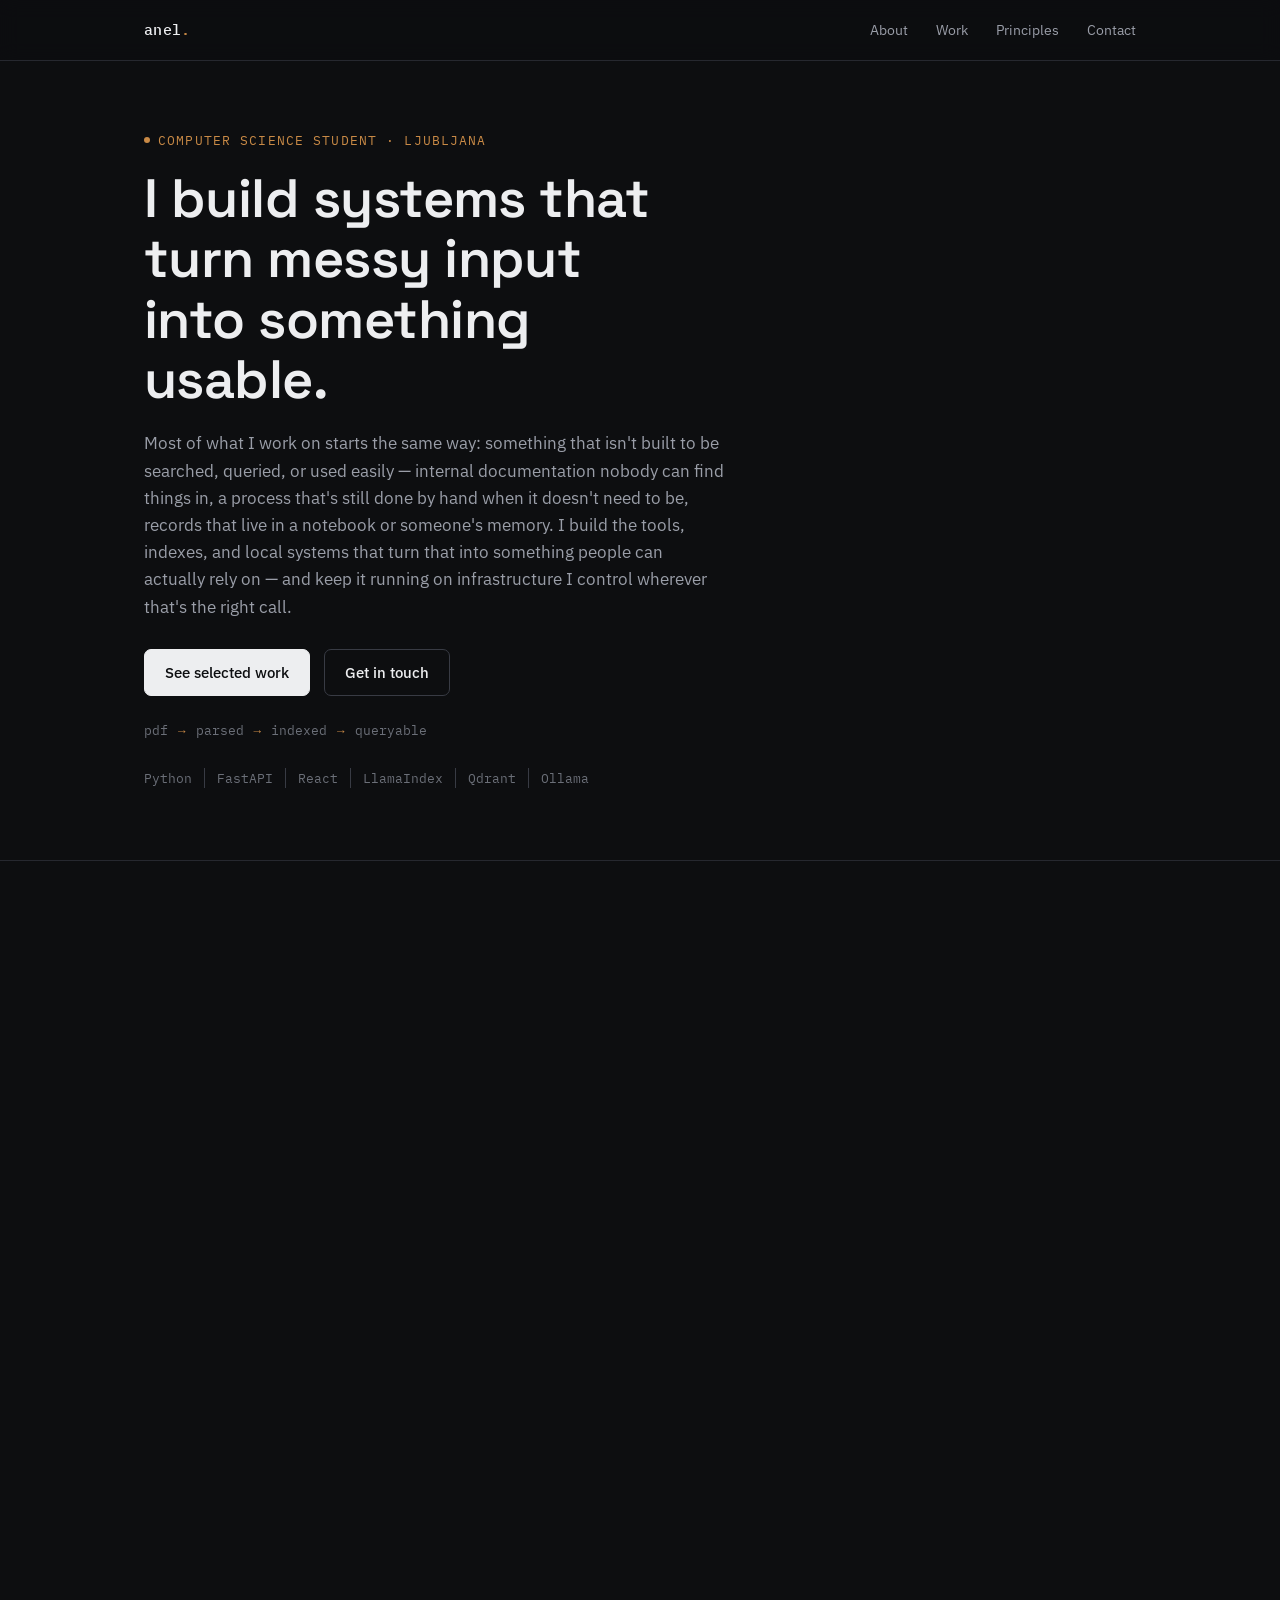
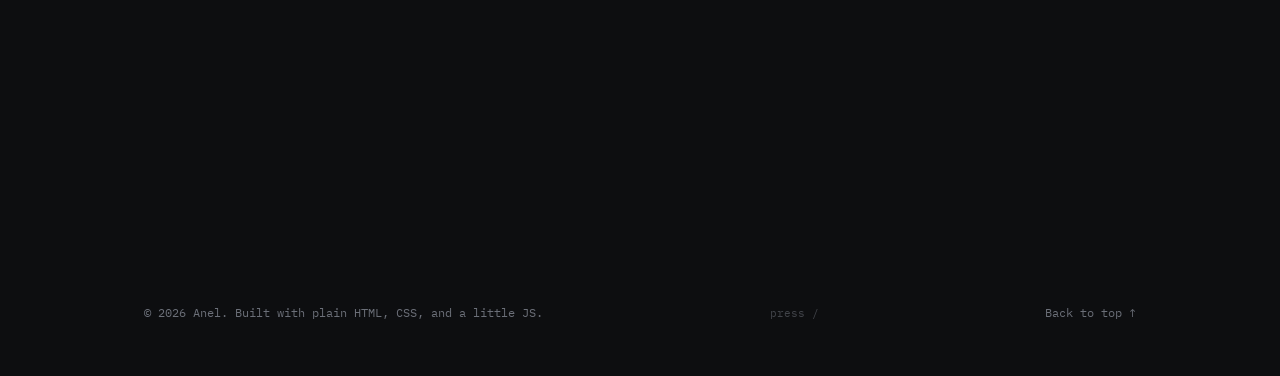
==== index.html @ 972c479d "Initial commit" ====
<!DOCTYPE html>
<html lang="en">
<head>
<meta charset="UTF-8">
<meta name="viewport" content="width=device-width, initial-scale=1.0">

<!-- Security headers set via meta (see README-SECURITY.md for the HTTP-header
     versions your host should also send — meta tags can't cover everything,
     e.g. frame-ancestors and X-Frame-Options only work as real headers). -->
<meta http-equiv="Content-Security-Policy" content="default-src 'self'; script-src 'self'; style-src 'self'; img-src 'self' data:; font-src 'self'; connect-src 'self'; object-src 'none'; base-uri 'self'; form-action 'self'; frame-ancestors 'none'; upgrade-insecure-requests">
<meta name="referrer" content="strict-origin-when-cross-origin">

<title>Anel — Computer science and Information student, Ljubljana</title>
<meta name="description" content="I build systems that turn messy input — documentation, records, manual processes — into something structured and usable. CS student in Ljubljana working on local-first RAG and automation tools.">

<!-- Open Graph -->
<meta property="og:title" content="Anel — Computer science and Information student, Ljubljana">
<meta property="og:description" content="I build systems that turn messy input into something usable — local RAG tools, document automation, and quiz platforms.">
<meta property="og:type" content="website">
<meta property="og:url" content="https://example.com/">
<meta property="og:image" content="https://example.com/og-image.png">
<meta name="twitter:card" content="summary_large_image">

<link rel="icon" type="image/svg+xml" href="favicon.svg">

<link rel="stylesheet" href="fonts.css">

<link rel="stylesheet" href="styles.css">
</head>
<body>

<a href="#main-content" class="skip-link">Skip to content</a>

<header class="site-nav">
  <div class="wrap nav-inner">
    <a href="#top" class="nav-logo">anel<span>.</span></a>
    <button class="nav-toggle" id="navToggle" aria-expanded="false" aria-controls="navLinks" aria-label="Toggle navigation menu">
      <svg viewBox="0 0 24 24" fill="none" stroke="currentColor" stroke-width="2" stroke-linecap="round"><line x1="4" y1="7" x2="20" y2="7"/><line x1="4" y1="12" x2="20" y2="12"/><line x1="4" y1="17" x2="20" y2="17"/></svg>
    </button>
    <ul class="nav-links" id="navLinks">
      <li class="nav-indicator" id="navIndicator" aria-hidden="true"></li>
      <li><a href="#about">About</a></li>
      <li><a href="#work">Work</a></li>
      <li><a href="#principles">Principles</a></li>
      <li><a href="#contact">Contact</a></li>
    </ul>
  </div>
</header>


<main id="top">
  <div id="main-content"></div>

  <section class="hero" id="hero">
    <div class="wrap">
      <span class="eyebrow">Computer science student · Ljubljana</span>
      <h1>I build systems that turn messy input into something usable.</h1>
      <p class="lede">
        Most of what I work on starts the same way: something that isn't built to be
        searched, queried, or used easily — internal documentation nobody can find things
        in, a process that's still done by hand when it doesn't need to be, records that
        live in a notebook or someone's memory. I build the tools, indexes, and local
        systems that turn that into something people can actually rely on — and
        keep it running on infrastructure I control wherever that's the right call.
      </p>
      <div class="hero-cta">
        <a href="#work" class="btn btn-primary">See selected work</a>
        <a href="#contact" class="btn btn-ghost">Get in touch</a>
      </div>
      <p class="hero-flow">pdf <span class="arrow">→</span> parsed <span class="arrow">→</span> indexed <span class="arrow">→</span> queryable</p>
      <div class="hero-meta">
        <span class="stack-item">Python</span>
        <span class="stack-item">FastAPI</span>
        <span class="stack-item">React</span>
        <span class="stack-item">LlamaIndex</span>
        <span class="stack-item">Qdrant</span>
        <span class="stack-item">Ollama</span>
      </div>
    </div>
  </section>

  <section id="about">
    <div class="wrap">
      <div class="section-head reveal">
        <span class="eyebrow">About</span>
        <h2>Document-heavy work, automated one system at a time</h2>
      </div>
      <div class="about-grid reveal">
        <div class="col-text">
          <p>
            I'm currently in my third year at FRI, the Faculty of Computer and Information
            Science in Ljubljana. Day to day, I work in IT at a company that supplies and
            services laboratory and analytical equipment — mostly building and maintaining
            a local RAG chatbot the team uses to search internal documentation and task
            history, plus the usual IT support: fixing whatever's broken on a colleague's
            machine that week.
          </p>
          <p>
            Outside of that, I build things for people who need something specific:
            FlockBook, a record-keeping app for a farmer tracking a flock of sheep, and
            QuizArena, a public quiz platform with a leaderboard and user ratings. I also
            run a small football and graphic design page on the side. The thread connecting
            all of it is the same regardless of domain: take something unstructured or hard
            to use, and turn it into something people can actually rely on.
          </p>
        </div>
        <aside class="about-aside">
          <dl>
            <dt>Based in</dt>
            <dd>Ljubljana, Slovenia</dd>
            <dt>Studying</dt>
            <dd>Computer &amp; information science, FRI</dd>
            <dt>Day to day</dt>
            <dd>Local RAG chatbot, IT support for colleagues</dd>
            <dt>Also building</dt>
            <dd>Tools for a couple of outside clients, on the side</dd>
          </dl>
        </aside>
      </div>
      <div class="about-grid about-grid-secondary reveal">
        <div class="col-text">
          <p>
            I've also spent time on design outside of code — business cards, logos,
            that kind of thing — and it's stuck with me. I still think about interfaces
            as design problems as much as engineering ones, which is part of why
            interfaces (this site included) get real attention, not just the systems
            behind them.
          </p>
        </div>
        <aside class="about-aside">
          <dl>
            <dt>Also designs</dt>
            <dd>Business cards, logos, UI/UX</dd>
          </dl>
        </aside>
      </div>
    </div>
  </section>

  <section id="work">
    <div class="wrap">
      <div class="section-head reveal">
        <span class="eyebrow">Selected work</span>
        <h2>A few projects that show how I approach a problem</h2>
        <p>Not an exhaustive list — the ones that best show the kind of work I actually enjoy.</p>
      </div>

      <div class="work-list">

        <article class="project reveal">
          <div class="project-head">
            <span class="project-title">Local RAG assistant over internal documentation</span>
            <span class="project-index">01</span>
          </div>
          <div class="flow">docs + task DB → LlamaIndex / Qdrant (hybrid) → Ollama (local LLM) → chat / CLI</div>
          <div class="project-body">
            <div>
              <h4>Problem</h4>
              <p>Colleagues needed to search internal documentation and past task history, but the material is sensitive enough that routing it through an external API wasn't an option.</p>
            </div>
            <div>
              <h4>What I built</h4>
              <p>A retrieval-augmented chatbot running entirely on local infrastructure: LlamaIndex over a Qdrant vector store with hybrid dense + sparse retrieval (bge-m3 embeddings plus BM25), served by a local Ollama model. A dual-mode retriever blends document search with a guarded natural-language-to-SQL agent over a MySQL task database, so the same interface answers "what does the policy say" and "what's the status of this task."</p>
            </div>
            <div>
              <h4>Why it matters</h4>
              <p>Ingestion handles PDF, DOCX, PPTX, CSV, and XLSX, plus OCR for scanned Slovenian, Croatian, and Serbian documents, with incremental indexing and checkpointing so re-runs don't start from zero. Nothing leaves the building.</p>
            </div>
          </div>

          <div class="diagram" role="img" aria-label="Diagram styled as a football tactics board: data sources sit at the back, ingestion in midfield, a highlighted dual-mode retriever as the central playmaker, the local Ollama model as the attacker, and the output as the goal, connected by dashed passing lines.">
            <svg viewBox="0 0 900 300" xmlns="http://www.w3.org/2000/svg" font-family="'IBM Plex Mono', monospace">
              <defs>
                <marker id="arrow" viewBox="0 0 10 10" refX="9" refY="5" markerWidth="6" markerHeight="6" orient="auto-start-reverse">
                  <path d="M0,0 L10,5 L0,10 z" fill="#c98a46"/>
                </marker>
              </defs>

              <!-- Pitch -->
              <rect x="30" y="35" width="840" height="245" rx="20" fill="none" stroke="#383b44" stroke-width="1"/>
              <rect x="760" y="90" width="70" height="120" rx="4" fill="none" stroke="#383b44" stroke-width="1" opacity="0.6"/>
              <line x1="450" y1="35" x2="450" y2="280" stroke="#383b44" stroke-width="1" opacity="0.6"/>
              <circle cx="450" cy="150" r="55" fill="none" stroke="#383b44" stroke-width="1" opacity="0.6"/>
              <text x="175" y="16" fill="#6b6f78" font-size="9.5" text-anchor="middle" letter-spacing="0.5">SOURCES</text>
              <text x="730" y="16" fill="#6b6f78" font-size="9.5" text-anchor="middle" letter-spacing="0.5">DELIVERY</text>

              <!-- Passing lanes -->
              <line class="flow-line" x1="116" y1="75" x2="234" y2="75" stroke="#c98a46" stroke-width="1.5" stroke-dasharray="4 4" marker-end="url(#arrow)"/>
              <line class="flow-line" x1="116" y1="225" x2="234" y2="225" stroke="#c98a46" stroke-width="1.5" stroke-dasharray="4 4" marker-end="url(#arrow)"/>
              <line class="flow-line" x1="265" y1="81" x2="431" y2="143" stroke="#c98a46" stroke-width="1.5" stroke-dasharray="4 4" marker-end="url(#arrow)"/>
              <line class="flow-line" x1="265" y1="219" x2="431" y2="157" stroke="#c98a46" stroke-width="1.5" stroke-dasharray="4 4" marker-end="url(#arrow)"/>
              <line class="flow-line" x1="470" y1="150" x2="634" y2="150" stroke="#c98a46" stroke-width="1.5" stroke-dasharray="4 4" marker-end="url(#arrow)"/>
              <line class="flow-line" x1="666" y1="150" x2="789" y2="150" stroke="#c98a46" stroke-width="1.5" stroke-dasharray="4 4" marker-end="url(#arrow)"/>

              <!-- Back line: sources -->
              <circle cx="100" cy="75" r="16" fill="#1c1e23" stroke="#383b44" stroke-width="1"/>
              <circle cx="100" cy="225" r="16" fill="#1c1e23" stroke="#383b44" stroke-width="1"/>
              <text x="100" y="107" fill="#9a9ea8" font-size="10" text-anchor="middle">Docs</text>
              <text x="100" y="121" fill="#6b6f78" font-size="8.5" text-anchor="middle">pdf · docx · pptx · csv</text>
              <text x="100" y="257" fill="#9a9ea8" font-size="10" text-anchor="middle">MySQL tasks</text>
              <text x="100" y="271" fill="#6b6f78" font-size="8.5" text-anchor="middle">internal task DB</text>

              <!-- Midfield: ingestion -->
              <circle cx="250" cy="75" r="16" fill="#1c1e23" stroke="#383b44" stroke-width="1"/>
              <circle cx="250" cy="225" r="16" fill="#1c1e23" stroke="#383b44" stroke-width="1"/>
              <text x="250" y="107" fill="#9a9ea8" font-size="10" text-anchor="middle">Ingest + embed</text>
              <text x="250" y="121" fill="#6b6f78" font-size="8.5" text-anchor="middle">bge-m3, OCR, checkpoints</text>
              <text x="250" y="257" fill="#9a9ea8" font-size="10" text-anchor="middle">Guarded SQL agent</text>
              <text x="250" y="271" fill="#6b6f78" font-size="8.5" text-anchor="middle">read-only, natural language</text>

              <!-- Playmaker: retriever -->
              <circle cx="450" cy="150" r="20" fill="#221a10" stroke="#c98a46" stroke-width="1.5"/>
              <text x="450" y="186" fill="#c98a46" font-size="10.5" text-anchor="middle">Dual-mode retriever</text>
              <text x="450" y="200" fill="#c98a46" font-size="8.5" text-anchor="middle" opacity="0.8">docs / db / both — Qdrant hybrid</text>

              <!-- Striker: local model -->
              <circle cx="650" cy="150" r="16" fill="#1c1e23" stroke="#383b44" stroke-width="1"/>
              <text x="650" y="182" fill="#9a9ea8" font-size="10" text-anchor="middle">Ollama</text>
              <text x="650" y="196" fill="#6b6f78" font-size="8.5" text-anchor="middle">local LLM</text>

              <!-- Goal: output -->
              <rect x="790" y="138" width="54" height="24" rx="4" fill="#1c1e23" stroke="#383b44" stroke-width="1"/>
              <line x1="797" y1="142" x2="797" y2="158" stroke="#383b44" stroke-width="0.5"/>
              <line x1="807" y1="142" x2="807" y2="158" stroke="#383b44" stroke-width="0.5"/>
              <line x1="817" y1="142" x2="817" y2="158" stroke="#383b44" stroke-width="0.5"/>
              <line x1="827" y1="142" x2="827" y2="158" stroke="#383b44" stroke-width="0.5"/>
              <line x1="837" y1="142" x2="837" y2="158" stroke="#383b44" stroke-width="0.5"/>
              <text x="817" y="178" fill="#9a9ea8" font-size="10" text-anchor="middle">Output</text>
              <text x="817" y="192" fill="#6b6f78" font-size="8.5" text-anchor="middle">CLI / Streamlit chat</text>
            </svg>
          </div>

          <div class="project-tags">
            <span class="tag">Python</span>
            <span class="tag">LlamaIndex</span>
            <span class="tag">Qdrant</span>
            <span class="tag">Ollama</span>
            <span class="tag">MySQL</span>
            <span class="tag">Streamlit</span>
          </div>
          <div class="project-links">
            <a href="https://github.com/yourusername/ragbot-qdrant" target="_blank" rel="noopener noreferrer">View source ↗</a>
          </div>
        </article>

        <article class="project reveal">
          <div class="project-head">
            <span class="project-title">QuizArena — a public quiz platform</span>
            <span class="project-index">02</span>
          </div>
          <div class="flow">author quizzes → public browsing → solve & score → rate once → leaderboard</div>
          <div class="project-body">
            <div>
              <h4>Problem</h4>
              <p>Ad-hoc quizzes are easy to write and hard to trust — there's no way to tell a well-made one from a rushed one before you've already spent time on it, and no easy way to see whether you're actually improving across repeated attempts.</p>
            </div>
            <div>
              <h4>What I built</h4>
              <p>A web app for creating, browsing, and solving quizzes, with results tracked per user so people can watch their own progress over time. Every quiz can be rated once after solving, so quizzes can be sorted by rating instead of just recency — a much better signal for someone deciding what to try next. A leaderboard adds a bit of competitive motivation on top.</p>
            </div>
            <div>
              <h4>Why it matters</h4>
              <p>It turns quiz-taking into something with a feedback loop on both sides — progress tracking for the person answering, and a quality signal (via ratings) for whoever wrote the quiz.</p>
            </div>
          </div>
          <div class="project-tags">
            <span class="tag">Quiz platform</span>
            <span class="tag">Leaderboard</span>
            <span class="tag">User ratings</span>
            <span class="tag">Live</span>
          </div>
          <div class="project-links">
            <a href="https://quizarena-is.azurewebsites.net/" target="_blank" rel="noopener noreferrer">View live ↗</a>
          </div>
        </article>

        <article class="project reveal">
          <div class="project-head">
            <span class="project-title">Order acknowledgement parser</span>
            <span class="project-index">03</span>
          </div>
          <div class="flow">order PDF → parsed BOM (flat + nested) → validated Excel (totals + checks)</div>
          <div class="project-body">
            <div>
              <h4>Problem</h4>
              <p>Lab equipment order acknowledgements arrive as PDFs with flat or deeply nested bill-of-materials structures, and turning them into something finance and fulfillment can actually work with used to be a manual copy-paste job.</p>
            </div>
            <div>
              <h4>What I built</h4>
              <p>A Python script that parses both BOM structures and exports a structured Excel file — colour-coded rows, formula-based totals, and a validation pass that flags rows that don't add up — after I'd done the conversion by hand once to know exactly which edge cases mattered.</p>
            </div>
            <div>
              <h4>Why it matters</h4>
              <p>It replaced a recurring, error-prone manual task with something that runs the same way every time, in a workflow conducted mostly in Slovenian.</p>
            </div>
          </div>
          <div class="project-tags">
            <span class="tag">Python</span>
            <span class="tag">PDF parsing</span>
            <span class="tag">Excel automation</span>
          </div>
          <div class="project-links">
            <a href="https://github.com/yourusername/waters-oa-automation" target="_blank" rel="noopener noreferrer">View source ↗</a>
          </div>
        </article>

        <article class="project reveal">
          <div class="project-head">
            <span class="project-title">FlockBook — flock record-keeping for a farmer</span>
            <span class="project-index">04</span>
          </div>
          <div class="flow">record per animal → weight · medical · breeding → CSV export</div>
          <div class="project-body">
            <div>
              <h4>Problem</h4>
              <p>Tracking a flock of sheep by hand makes it hard to see any one animal's history — weight over time, medical treatments, breeding and lambing — without digging through paper records or relying on memory.</p>
            </div>
            <div>
              <h4>What I built</h4>
              <p>A mobile-friendly React app for logging and reviewing records per animal: weight history, medical treatments, reminders, and lambing/breeding records, with CSV export for anything that needs to leave the app — an accountant, a vet, a buyer.</p>
            </div>
            <div>
              <h4>Why it matters</h4>
              <p>It's live and actually in use, not just a repo that runs on a laptop.</p>
            </div>
          </div>
          <div class="project-tags">
            <span class="tag">React</span>
            <span class="tag">CSV export</span>
            <span class="tag">Netlify</span>
          </div>
          <div class="project-links">
            <a href="https://mojeovce.netlify.app/" target="_blank" rel="noopener noreferrer">View live ↗</a>
            <a href="https://github.com/iamsakan/flockbook" target="_blank" rel="noopener noreferrer">View source ↗</a>
          </div>
        </article>

      </div>
    </div>
  </section>

  <section id="principles">
    <div class="wrap">
      <div class="section-head reveal">
        <span class="eyebrow">How I work</span>
        <h2>A few things true across most of these projects</h2>
      </div>
      <div class="principles-grid reveal">
        <div class="principle">
          <span class="eyebrow">Local-first</span>
          <p>If a task doesn't need the cloud, it doesn't get the cloud. Internal documents and task data stay on infrastructure I control, indexed and queried by models running locally.</p>
        </div>
        <div class="principle">
          <span class="eyebrow">Built for real people</span>
          <p>A project isn't done when the code runs — it's done when someone's actually using it. Coworkers search documentation through the RAG chatbot, a farmer logs flock records in FlockBook, people solve and rate quizzes on QuizArena. That's the bar, not a repo that only runs on a laptop.</p>
        </div>
        <div class="principle">
          <span class="eyebrow">Don't trust free text</span>
          <p>Language models draft well and promise structure badly. I constrain outputs with schemas, validate them against the source, and keep a guarded path — like read-only SQL — between a model and anything that matters.</p>
        </div>
        <div class="principle">
          <span class="eyebrow">Automate after, not instead of</span>
          <p>Most of my tools started as a task I did by hand at least once. That manual pass is what tells you which edge cases actually matter before you build the wrong automation.</p>
        </div>
      </div>
    </div>
  </section>

  <section id="technology">
    <div class="wrap">
      <div class="section-head reveal">
        <span class="eyebrow">Technology</span>
        <h2>What I actually build with</h2>
      </div>
      <div class="tech-grid reveal">
        <div class="tech-group">
          <h3>Languages</h3>
          <ul>
            <li>Python</li>
            <li>Java</li>
            <li>TypeScript / JavaScript</li>
            <li>SQL</li>
            <li>PHP</li>
          </ul>
        </div>
        <div class="tech-group">
          <h3>AI &amp; retrieval</h3>
          <ul>
            <li>Ollama</li>
            <li>LlamaIndex</li>
            <li>Qdrant</li>
            <li>Hybrid / BM25 search</li>
          </ul>
        </div>
        <div class="tech-group">
          <h3>Backend &amp; data</h3>
          <ul>
            <li>FastAPI</li>
            <li>MySQL / SQLite</li>
            <li>PDF, DOCX, PPTX parsing</li>
            <li>OCR</li>
          </ul>
        </div>
        <div class="tech-group">
          <h3>Frontend</h3>
          <ul>
            <li>React</li>
            <li>Semantic, accessible HTML</li>
          </ul>
        </div>
      </div>
    </div>
  </section>

  <section id="now">
    <div class="wrap">
      <div class="section-head reveal">
        <span class="eyebrow">Currently exploring</span>
        <h2>What's next</h2>
      </div>
      <div class="now-box reveal">
        <p>
          I'm still narrowing down my diploma thesis topic — leaning toward something that
          builds on the local, LLM-assisted tooling I already work with day to day, but I'd
          rather not lay out specifics here before it's settled.
        </p>
        <p>
          In parallel, I'm archiving a vendor's support knowledge base so it can be indexed
          into the same local retrieval system I built for internal documentation — extending
          it from "our" documents to a much larger reference library.
        </p>
      </div>
    </div>
  </section>

  <section id="contact">
    <div class="wrap">
      <div class="contact-grid reveal">
        <div>
          <span class="eyebrow">Contact</span>
          <h2 class="mt-10">Get in touch</h2>
          <p class="mt-16">
            If you're working on something involving document processing, local language
            models, or data that shouldn't leave your building, I'd like to hear about it.
          </p>
        </div>
        <div>
          <ul class="contact-links">
            <li>
              <span class="label">Email</span>
              <a href="mailto:anel.sakanovic77@gmail.com">anel.sakanovic77@gmail.com</a>
            </li>
            <li>
              <span class="label">GitHub</span>
              <a href="https://github.com/IamSakan" target="_blank" rel="noopener noreferrer">github.com/IamSakan</a>
            </li>
            <li>
              <span class="label">LinkedIn</span>
              <a href="https://linkedin.com/in/anel-sakanovic" target="_blank" rel="noopener noreferrer">linkedin.com/in/anel-sakanovic</a>
            </li>
          </ul>
          <p class="placeholder-note mt-14">Placeholder links — replace with your real email, GitHub, and LinkedIn before publishing.</p>
        </div>
      </div>
    </div>
  </section>

</main>

<footer>
  <p>&copy; <span id="year"></span> Anel. Built with plain HTML, CSS, and a little JS.</p>
  <button type="button" class="egg-hint" id="eggHintBtn" aria-label="Open command prompt">press /</button>
  <a href="#top" class="to-top">Back to top ↑</a>
</footer>

<div class="egg-overlay" id="eggOverlay" role="dialog" aria-modal="true" aria-label="Command prompt">
  <div class="egg-panel">
    <div class="egg-output" id="eggOutput">
      <div class="line">type <span class="egg-accent">/help</span> to see what's here.</div>
    </div>
    <div class="egg-input-row">
      <span class="egg-prompt">/</span>
      <input type="text" id="eggInput" class="egg-input" placeholder="whoami" autocomplete="off" spellcheck="false">
      <kbd class="egg-esc">esc</kbd>
    </div>
  </div>
</div>


<script src="script.js" defer></script>

</body>
</html>
---- fonts.css ----
/* Self-hosted fonts — replaces the Google Fonts CDN link.
   Subsets: latin + latin-ext (covers Slovenian diacritics č š ž). */

@font-face {
  font-family: 'Space Grotesk';
  font-style: normal;
  font-weight: 500;
  font-display: swap;
  src: url('fonts/space-grotesk-latin-500-normal.woff2') format('woff2');
  unicode-range: U+0000-00FF,U+0131,U+0152-0153,U+02BB-02BC,U+02C6,U+02DA,U+02DC,U+2000-206F,U+2074,U+20AC,U+2122,U+2191,U+2193,U+2212,U+2215,U+FEFF,U+FFFD;
}
@font-face {
  font-family: 'Space Grotesk';
  font-style: normal;
  font-weight: 500;
  font-display: swap;
  src: url('fonts/space-grotesk-latin-ext-500-normal.woff2') format('woff2');
  unicode-range: U+0100-024F,U+0259,U+1E00-1EFF,U+2020,U+20A0-20AB,U+20AD-20CF,U+2113,U+2C60-2C7F,U+A720-A7FF;
}
@font-face {
  font-family: 'Space Grotesk';
  font-style: normal;
  font-weight: 600;
  font-display: swap;
  src: url('fonts/space-grotesk-latin-600-normal.woff2') format('woff2');
  unicode-range: U+0000-00FF,U+0131,U+0152-0153,U+02BB-02BC,U+02C6,U+02DA,U+02DC,U+2000-206F,U+2074,U+20AC,U+2122,U+2191,U+2193,U+2212,U+2215,U+FEFF,U+FFFD;
}
@font-face {
  font-family: 'Space Grotesk';
  font-style: normal;
  font-weight: 600;
  font-display: swap;
  src: url('fonts/space-grotesk-latin-ext-600-normal.woff2') format('woff2');
  unicode-range: U+0100-024F,U+0259,U+1E00-1EFF,U+2020,U+20A0-20AB,U+20AD-20CF,U+2113,U+2C60-2C7F,U+A720-A7FF;
}
@font-face {
  font-family: 'Space Grotesk';
  font-style: normal;
  font-weight: 700;
  font-display: swap;
  src: url('fonts/space-grotesk-latin-700-normal.woff2') format('woff2');
  unicode-range: U+0000-00FF,U+0131,U+0152-0153,U+02BB-02BC,U+02C6,U+02DA,U+02DC,U+2000-206F,U+2074,U+20AC,U+2122,U+2191,U+2193,U+2212,U+2215,U+FEFF,U+FFFD;
}
@font-face {
  font-family: 'Space Grotesk';
  font-style: normal;
  font-weight: 700;
  font-display: swap;
  src: url('fonts/space-grotesk-latin-ext-700-normal.woff2') format('woff2');
  unicode-range: U+0100-024F,U+0259,U+1E00-1EFF,U+2020,U+20A0-20AB,U+20AD-20CF,U+2113,U+2C60-2C7F,U+A720-A7FF;
}

@font-face {
  font-family: 'IBM Plex Sans';
  font-style: normal;
  font-weight: 400;
  font-display: swap;
  src: url('fonts/ibm-plex-sans-latin-400-normal.woff2') format('woff2');
  unicode-range: U+0000-00FF,U+0131,U+0152-0153,U+02BB-02BC,U+02C6,U+02DA,U+02DC,U+2000-206F,U+2074,U+20AC,U+2122,U+2191,U+2193,U+2212,U+2215,U+FEFF,U+FFFD;
}
@font-face {
  font-family: 'IBM Plex Sans';
  font-style: normal;
  font-weight: 400;
  font-display: swap;
  src: url('fonts/ibm-plex-sans-latin-ext-400-normal.woff2') format('woff2');
  unicode-range: U+0100-024F,U+0259,U+1E00-1EFF,U+2020,U+20A0-20AB,U+20AD-20CF,U+2113,U+2C60-2C7F,U+A720-A7FF;
}
@font-face {
  font-family: 'IBM Plex Sans';
  font-style: normal;
  font-weight: 500;
  font-display: swap;
  src: url('fonts/ibm-plex-sans-latin-500-normal.woff2') format('woff2');
  unicode-range: U+0000-00FF,U+0131,U+0152-0153,U+02BB-02BC,U+02C6,U+02DA,U+02DC,U+2000-206F,U+2074,U+20AC,U+2122,U+2191,U+2193,U+2212,U+2215,U+FEFF,U+FFFD;
}
@font-face {
  font-family: 'IBM Plex Sans';
  font-style: normal;
  font-weight: 500;
  font-display: swap;
  src: url('fonts/ibm-plex-sans-latin-ext-500-normal.woff2') format('woff2');
  unicode-range: U+0100-024F,U+0259,U+1E00-1EFF,U+2020,U+20A0-20AB,U+20AD-20CF,U+2113,U+2C60-2C7F,U+A720-A7FF;
}
@font-face {
  font-family: 'IBM Plex Sans';
  font-style: normal;
  font-weight: 600;
  font-display: swap;
  src: url('fonts/ibm-plex-sans-latin-600-normal.woff2') format('woff2');
  unicode-range: U+0000-00FF,U+0131,U+0152-0153,U+02BB-02BC,U+02C6,U+02DA,U+02DC,U+2000-206F,U+2074,U+20AC,U+2122,U+2191,U+2193,U+2212,U+2215,U+FEFF,U+FFFD;
}
@font-face {
  font-family: 'IBM Plex Sans';
  font-style: normal;
  font-weight: 600;
  font-display: swap;
  src: url('fonts/ibm-plex-sans-latin-ext-600-normal.woff2') format('woff2');
  unicode-range: U+0100-024F,U+0259,U+1E00-1EFF,U+2020,U+20A0-20AB,U+20AD-20CF,U+2113,U+2C60-2C7F,U+A720-A7FF;
}

@font-face {
  font-family: 'IBM Plex Mono';
  font-style: normal;
  font-weight: 400;
  font-display: swap;
  src: url('fonts/ibm-plex-mono-latin-400-normal.woff2') format('woff2');
  unicode-range: U+0000-00FF,U+0131,U+0152-0153,U+02BB-02BC,U+02C6,U+02DA,U+02DC,U+2000-206F,U+2074,U+20AC,U+2122,U+2191,U+2193,U+2212,U+2215,U+FEFF,U+FFFD;
}
@font-face {
  font-family: 'IBM Plex Mono';
  font-style: normal;
  font-weight: 400;
  font-display: swap;
  src: url('fonts/ibm-plex-mono-latin-ext-400-normal.woff2') format('woff2');
  unicode-range: U+0100-024F,U+0259,U+1E00-1EFF,U+2020,U+20A0-20AB,U+20AD-20CF,U+2113,U+2C60-2C7F,U+A720-A7FF;
}
@font-face {
  font-family: 'IBM Plex Mono';
  font-style: normal;
  font-weight: 500;
  font-display: swap;
  src: url('fonts/ibm-plex-mono-latin-500-normal.woff2') format('woff2');
  unicode-range: U+0000-00FF,U+0131,U+0152-0153,U+02BB-02BC,U+02C6,U+02DA,U+02DC,U+2000-206F,U+2074,U+20AC,U+2122,U+2191,U+2193,U+2212,U+2215,U+FEFF,U+FFFD;
}
@font-face {
  font-family: 'IBM Plex Mono';
  font-style: normal;
  font-weight: 500;
  font-display: swap;
  src: url('fonts/ibm-plex-mono-latin-ext-500-normal.woff2') format('woff2');
  unicode-range: U+0100-024F,U+0259,U+1E00-1EFF,U+2020,U+20A0-20AB,U+20AD-20CF,U+2113,U+2C60-2C7F,U+A720-A7FF;
}
---- styles.css ----
:root{
    --bg: #0d0e10;
    --bg-elevated: #16171b;
    --bg-elevated-2: #1c1e23;
    --border: #26282f;
    --border-strong: #383b44;
    --text: #edeef0;
    --text-secondary: #9a9ea8;
    --text-tertiary: #6b6f78;
    --accent: #c98a46;
    --accent-soft: rgba(201, 138, 70, 0.13);
    --accent-border: rgba(201, 138, 70, 0.35);

    --font-display: 'Space Grotesk', 'Helvetica Neue', Arial, sans-serif;
    --font-body: 'IBM Plex Sans', -apple-system, BlinkMacSystemFont, sans-serif;
    --font-mono: 'IBM Plex Mono', 'SFMono-Regular', Menlo, monospace;

    --max-width: 1040px;
    --edge: 24px;
  }

  *, *::before, *::after{ box-sizing: border-box; }

  html{
    background: var(--bg);
    scroll-behavior: smooth;
  }

  @media (prefers-reduced-motion: reduce){
    html{ scroll-behavior: auto; }
    *, *::before, *::after{
      animation-duration: 0.001ms !important;
      animation-iteration-count: 1 !important;
      transition-duration: 0.001ms !important;
      transition-delay: 0s !important;
      scroll-behavior: auto !important;
    }
  }

  body{
    margin: 0;
    background: var(--bg);
    color: var(--text);
    font-family: var(--font-body);
    font-size: 16px;
    line-height: 1.6;
    -webkit-font-smoothing: antialiased;
    text-rendering: optimizeLegibility;
  }

  ::selection{ background: var(--accent-soft); color: var(--text); }

  a{ color: inherit; }

  a:focus-visible,
  button:focus-visible{
    outline: 2px solid var(--accent);
    outline-offset: 3px;
    border-radius: 2px;
  }

  h1, h2, h3{
    font-family: var(--font-display);
    font-weight: 600;
    letter-spacing: -0.01em;
    margin: 0;
  }

  p{ margin: 0; }

  .wrap{
    max-width: var(--max-width);
    margin: 0 auto;
    padding: 0 var(--edge);
  }

  .eyebrow{
    font-family: var(--font-mono);
    font-size: 12.5px;
    letter-spacing: 0.09em;
    text-transform: uppercase;
    color: var(--accent);
    display: inline-flex;
    align-items: center;
    gap: 8px;
  }
  .eyebrow::before{
    content: "";
    width: 6px;
    height: 6px;
    border-radius: 50%;
    background: var(--accent);
    flex: none;
  }

  .skip-link{
    position: absolute;
    top: -48px;
    left: 16px;
    z-index: 100;
    background: var(--text);
    color: var(--bg);
    font-family: var(--font-mono);
    font-size: 13px;
    padding: 10px 16px;
    border-radius: 6px;
    text-decoration: none;
    transition: top 0.15s ease;
  }
  .skip-link:focus{ top: 12px; }

  /* ---------- Nav ---------- */
  header.site-nav{
    position: sticky;
    top: 0;
    z-index: 50;
    backdrop-filter: blur(10px);
    background: rgba(13, 14, 16, 0.78);
    border-bottom: 1px solid var(--border);
  }
  .nav-inner{
    display: flex;
    align-items: center;
    justify-content: space-between;
    height: 60px;
  }
  .nav-logo{
    font-family: var(--font-mono);
    font-size: 14.5px;
    font-weight: 500;
    text-decoration: none;
    letter-spacing: 0.02em;
  }
  .nav-logo span{ color: var(--accent); }
  .nav-links{
    list-style: none;
    display: flex;
    gap: 28px;
    margin: 0;
    padding: 0;
    position: relative;
  }
  .nav-indicator{
    position: absolute;
    bottom: -1px;
    left: 0;
    width: 0;
    height: 2px;
    background: var(--accent);
    border-radius: 1px;
    pointer-events: none;
    transition: left 0.25s ease, width 0.25s ease;
  }
  .nav-links a{
    text-decoration: none;
    font-size: 14px;
    color: var(--text-secondary);
    transition: color 0.15s ease;
  }
  .nav-links a:hover{ color: var(--text); }
  .nav-links a.active{ color: var(--accent); }

  .nav-toggle{
    display: none;
    background: none;
    border: 1px solid var(--border-strong);
    border-radius: 6px;
    color: var(--text);
    width: 38px;
    height: 34px;
    align-items: center;
    justify-content: center;
    cursor: pointer;
  }
  .nav-toggle svg{ width: 18px; height: 18px; }

  /* ---------- Sections ---------- */
  section{
    padding: 88px 0;
    border-bottom: 1px solid var(--border);
  }
  section:last-of-type{ border-bottom: none; }

  .section-head{
    max-width: 620px;
    margin-bottom: 48px;
  }
  .section-head h2{
    font-size: clamp(24px, 3vw, 30px);
    margin-top: 10px;
  }
  .section-head p{
    color: var(--text-secondary);
    margin-top: 12px;
    font-size: 15.5px;
  }

  .reveal{
    opacity: 0;
    transform: translateY(14px);
    transition: opacity 0.6s ease, transform 0.6s ease;
  }
  .reveal.is-visible{
    opacity: 1;
    transform: translateY(0);
  }

  /* ---------- Hero ---------- */
  .hero{
    padding: 64px 0 72px;
    border-bottom: 1px solid var(--border);
  }
  .hero h1{
    margin-top: 18px;
    font-size: clamp(34px, 5.2vw, 54px);
    line-height: 1.12;
    max-width: 15ch;
  }
  .hero .lede{
    margin-top: 20px;
    max-width: 58ch;
    font-size: 17px;
    color: var(--text-secondary);
  }
  .hero-cta{
    display: flex;
    gap: 14px;
    margin-top: 28px;
    flex-wrap: wrap;
  }
  .btn{
    font-family: var(--font-body);
    font-size: 14.5px;
    font-weight: 500;
    text-decoration: none;
    padding: 11px 20px;
    border-radius: 7px;
    border: 1px solid var(--border-strong);
    transition: border-color 0.15s ease, background 0.15s ease, transform 0.15s ease;
    display: inline-flex;
    align-items: center;
  }
  .btn-primary{
    background: var(--text);
    color: var(--bg);
    border-color: var(--text);
  }
  .btn-primary:hover{ transform: translateY(-1px); opacity: 0.92; }
  .btn-ghost{
    color: var(--text);
    background: transparent;
  }
  .btn-ghost:hover{ border-color: var(--accent-border); color: var(--accent); }

  .hero-flow{
    margin-top: 24px;
    font-family: var(--font-mono);
    font-size: 12.5px;
    color: var(--text-tertiary);
    display: flex;
    align-items: center;
    gap: 10px;
    flex-wrap: wrap;
  }
  .hero-flow .arrow{ color: var(--accent); }

  .hero-meta{
    margin-top: 28px;
    font-family: var(--font-mono);
    font-size: 12.5px;
    color: var(--text-tertiary);
    display: flex;
    flex-wrap: wrap;
    gap: 8px 0;
  }
  .hero-meta .stack-item{
    padding: 0 12px;
    border-left: 1px solid var(--border-strong);
  }
  .hero-meta .stack-item:first-child{
    padding-left: 0;
    border-left: none;
  }

  /* ---------- About ---------- */
  .about-grid{
    display: grid;
    grid-template-columns: 1.6fr 1fr;
    gap: 56px;
  }
  .about-grid p + p{ margin-top: 18px; }
  .about-grid .col-text p{
    color: var(--text-secondary);
    font-size: 15.5px;
    max-width: 62ch;
  }
  .about-aside{
    border-left: 1px solid var(--border);
    padding-left: 28px;
  }
  .about-aside dl{ margin: 0; }
  .about-aside dt{
    font-family: var(--font-mono);
    font-size: 11.5px;
    letter-spacing: 0.06em;
    text-transform: uppercase;
    color: var(--text-tertiary);
    margin-top: 22px;
  }
  .about-aside dt:first-child{ margin-top: 0; }
  .about-aside dd{
    margin: 6px 0 0;
    font-size: 14.5px;
    color: var(--text-secondary);
  }
  .about-grid-secondary{
    margin-top: 40px;
    padding-top: 32px;
    border-top: 1px solid var(--border);
  }

  /* ---------- Work ---------- */
  .work-list{
    display: flex;
    flex-direction: column;
    gap: 20px;
  }
  .work-list .project:nth-child(1){ transition-delay: 0s; }
  .work-list .project:nth-child(2){ transition-delay: 0.09s; }
  .work-list .project:nth-child(3){ transition-delay: 0.18s; }
  .work-list .project:nth-child(4){ transition-delay: 0.27s; }
  .project{
    border: 1px solid var(--border);
    border-radius: 12px;
    background: var(--bg-elevated);
    padding: 32px;
    transition: border-color 0.2s ease, transform 0.2s ease;
  }
  .project:hover{
    border-color: var(--border-strong);
  }
  .project-head{
    display: flex;
    justify-content: space-between;
    align-items: baseline;
    gap: 16px;
    flex-wrap: wrap;
  }
  .project-title{
    font-family: var(--font-display);
    font-size: 19px;
    font-weight: 600;
  }
  .project-index{
    font-family: var(--font-mono);
    font-size: 12px;
    color: var(--text-tertiary);
  }
  .flow{
    font-family: var(--font-mono);
    font-size: 12.5px;
    color: var(--accent);
    background: var(--accent-soft);
    border: 1px solid var(--accent-border);
    border-radius: 6px;
    padding: 9px 12px;
    margin-top: 16px;
    display: inline-block;
    line-height: 1.5;
  }
  .diagram{
    margin-top: 24px;
    padding: 20px;
    background: var(--bg-elevated-2);
    border: 1px solid var(--border);
    border-radius: 10px;
    overflow-x: auto;
  }
  .diagram svg{ display: block; min-width: 640px; }
  .flow-line{
    animation: dash-flow 1.6s linear infinite;
  }
  @keyframes dash-flow{
    to{ stroke-dashoffset: -8; }
  }
  .project-body{
    margin-top: 20px;
    display: grid;
    grid-template-columns: repeat(3, 1fr);
    gap: 22px;
  }
  .project-body h4{
    font-family: var(--font-mono);
    font-size: 11px;
    letter-spacing: 0.06em;
    text-transform: uppercase;
    color: var(--text-tertiary);
    margin: 0 0 8px;
    font-weight: 500;
  }
  .project-body p{
    font-size: 14.5px;
    color: var(--text-secondary);
  }
  .project-tags{
    margin-top: 22px;
    display: flex;
    flex-wrap: wrap;
    gap: 8px;
  }
  .tag{
    font-family: var(--font-mono);
    font-size: 11.5px;
    color: var(--text-secondary);
    border: 1px solid var(--border-strong);
    border-radius: 100px;
    padding: 4px 11px;
  }

  .project-links{
    margin-top: 18px;
    display: flex;
    gap: 18px;
  }
  .project-links a{
    font-family: var(--font-mono);
    font-size: 12.5px;
    color: var(--text-secondary);
    text-decoration: none;
    display: inline-flex;
    align-items: center;
    gap: 6px;
    border-bottom: 1px solid transparent;
    transition: color 0.15s ease, border-color 0.15s ease;
  }
  .project-links a:hover{
    color: var(--accent);
    border-color: var(--accent-border);
  }

  .also-built{
    margin-top: 28px;
    display: grid;
    grid-template-columns: 1fr 1fr;
    gap: 16px;
  }
  .also-built .item{
    border: 1px solid var(--border);
    border-radius: 10px;
    padding: 18px 20px;
  }
  .also-built .item h4{
    font-family: var(--font-display);
    font-size: 15px;
    font-weight: 600;
    margin: 0 0 6px;
  }
  .also-built .item p{
    font-size: 14px;
    color: var(--text-secondary);
  }

  /* ---------- Principles ---------- */
  .principles-grid{
    display: grid;
    grid-template-columns: repeat(2, 1fr);
    gap: 1px;
    background: var(--border);
    border: 1px solid var(--border);
    border-radius: 12px;
    overflow: hidden;
  }
  .principle{
    background: var(--bg);
    padding: 30px 32px;
  }
  .principle .eyebrow{ font-size: 11.5px; }
  .principle p{
    margin-top: 12px;
    font-size: 15px;
    color: var(--text-secondary);
    max-width: 46ch;
  }

  /* ---------- Technology ---------- */
  .tech-grid{
    display: grid;
    grid-template-columns: repeat(4, 1fr);
    gap: 32px;
  }
  .tech-group h3{
    font-family: var(--font-mono);
    font-size: 11.5px;
    letter-spacing: 0.06em;
    text-transform: uppercase;
    color: var(--text-tertiary);
    font-weight: 500;
    margin-bottom: 14px;
  }
  .tech-group ul{
    list-style: none;
    margin: 0;
    padding: 0;
    display: flex;
    flex-direction: column;
    gap: 9px;
  }
  .tech-group li{
    font-size: 14.5px;
    color: var(--text);
  }

  /* ---------- Now ---------- */
  .now-box{
    border: 1px solid var(--border);
    border-radius: 12px;
    padding: 32px;
    background: var(--bg-elevated);
    max-width: 720px;
  }
  .now-box p{
    color: var(--text-secondary);
    font-size: 15.5px;
    margin-top: 14px;
  }
  .now-box p:first-of-type{ margin-top: 0; }

  /* ---------- Utility (replaces inline style attributes for CSP) ---------- */
  .mt-10{ margin-top: 10px; }
  .mt-14{ margin-top: 14px; }
  .mt-16{ margin-top: 16px; }
  .egg-accent{ color: var(--accent); }

  /* ---------- Contact ---------- */
  .contact-grid{
    display: grid;
    grid-template-columns: 1fr 1fr;
    gap: 40px;
    align-items: start;
  }
  .contact-grid p{
    color: var(--text-secondary);
    font-size: 15.5px;
    max-width: 46ch;
  }
  .contact-links{
    list-style: none;
    margin: 0;
    padding: 0;
  }
  .contact-links li{
    border-top: 1px solid var(--border);
    padding: 16px 0;
    display: flex;
    justify-content: space-between;
    align-items: center;
  }
  .contact-links li:last-child{ border-bottom: 1px solid var(--border); }
  .contact-links .label{
    font-family: var(--font-mono);
    font-size: 12px;
    color: var(--text-tertiary);
    text-transform: uppercase;
    letter-spacing: 0.06em;
  }
  .contact-links a{
    text-decoration: none;
    font-size: 15px;
    color: var(--text);
    transition: color 0.15s ease;
  }
  .contact-links a:hover{ color: var(--accent); }
  .placeholder-note{
    font-family: var(--font-mono);
    font-size: 11.5px;
    color: var(--text-tertiary);
  }

  footer{
    padding: 32px var(--edge) 48px;
    max-width: var(--max-width);
    margin: 0 auto;
    display: flex;
    justify-content: space-between;
    align-items: center;
    flex-wrap: wrap;
    gap: 12px;
  }
  footer p{
    font-family: var(--font-mono);
    font-size: 12px;
    color: var(--text-tertiary);
  }
  .to-top{
    font-family: var(--font-mono);
    font-size: 12px;
    color: var(--text-tertiary);
    text-decoration: none;
  }
  .to-top:hover{ color: var(--accent); }

  /* ---------- Responsive ---------- */
  @media (max-width: 880px){
    .about-grid{ grid-template-columns: 1fr; }
    .about-aside{
      border-left: none;
      border-top: 1px solid var(--border);
      padding-left: 0;
      padding-top: 24px;
    }
    .project-body{ grid-template-columns: 1fr; gap: 16px; }
    .principles-grid{ grid-template-columns: 1fr; }
    .tech-grid{ grid-template-columns: repeat(2, 1fr); row-gap: 28px; }
    .also-built{ grid-template-columns: 1fr; }
    .contact-grid{ grid-template-columns: 1fr; gap: 24px; }
  }

  @media (max-width: 640px){
    section{ padding: 64px 0; }
    .hero{ padding: 48px 0 48px; }
    .nav-indicator{ display: none; }
    .nav-links{
      position: fixed;
      top: 60px;
      left: 0;
      right: 0;
      background: var(--bg);
      border-bottom: 1px solid var(--border);
      flex-direction: column;
      gap: 0;
      padding: 8px var(--edge) 16px;
      transform: translateY(-8px);
      opacity: 0;
      pointer-events: none;
      transition: opacity 0.18s ease, transform 0.18s ease;
    }
    .nav-links.open{
      opacity: 1;
      transform: translateY(0);
      pointer-events: auto;
    }
    .nav-links a{
      display: block;
      padding: 12px 0;
      border-top: 1px solid var(--border);
    }
    .nav-links li:first-child a{ border-top: none; }
    .nav-toggle{ display: flex; }
    .project{ padding: 24px; }
    .project-head{ flex-direction: column; align-items: flex-start; gap: 6px; }
    /* 16px prevents iOS Safari from auto-zooming the page on focus. */
    .egg-input{ font-size: 16px; }
  }
  .egg-hint{
    font-family: var(--font-mono);
    font-size: 11px;
    color: var(--text-tertiary);
    opacity: 0.55;
    background: none;
    border: none;
    padding: 8px 4px;
    cursor: pointer;
    -webkit-tap-highlight-color: transparent;
    transition: opacity 0.15s ease, color 0.15s ease;
  }
  .egg-hint:hover,
  .egg-hint:focus-visible{
    opacity: 0.9;
    color: var(--text-secondary);
  }
  .egg-overlay{
    position: fixed;
    inset: 0;
    z-index: 300;
    display: none;
    align-items: flex-end;
    justify-content: center;
    background: rgba(9, 10, 11, 0.55);
    padding: 0 16px;
  }
  .egg-overlay.open{ display: flex; }
  .egg-panel{
    width: 100%;
    max-width: 560px;
    margin-bottom: 16px;
    background: var(--bg-elevated);
    border: 1px solid var(--border-strong);
    border-radius: 10px 10px 0 0;
    box-shadow: 0 -12px 40px rgba(0,0,0,0.45);
    font-family: var(--font-mono);
    overflow: hidden;
  }
  .egg-output{
    max-height: 200px;
    overflow-y: auto;
    padding: 14px 16px 4px;
    font-size: 12.5px;
    line-height: 1.7;
  }
  .egg-output .line{ color: var(--text-secondary); white-space: pre-wrap; }
  .egg-output .line.cmd{ color: var(--text); }
  .egg-output .line.cmd::before{ content: "/"; color: var(--accent); margin-right: 2px; }
  .egg-output .line.err{ color: #b5654a; }
  .egg-link{
    color: var(--accent);
    text-decoration: underline;
    text-underline-offset: 2px;
    text-decoration-color: rgba(201, 138, 70, 0.5);
  }
  .egg-link:hover{ text-decoration-color: var(--accent); }
  .egg-input-row{
    display: flex;
    align-items: center;
    gap: 8px;
    padding: 10px 16px 14px;
    border-top: 1px solid var(--border);
  }
  .egg-prompt{ color: var(--accent); font-size: 13px; }
  .egg-input{
    flex: 1;
    background: none;
    border: none;
    outline: none;
    color: var(--text);
    font-family: var(--font-mono);
    font-size: 13px;
  }
  .egg-input::placeholder{ color: var(--text-tertiary); }
  .egg-esc{
    font-family: var(--font-mono);
    font-size: 10.5px;
    color: var(--text-tertiary);
    border: 1px solid var(--border-strong);
    border-radius: 4px;
    padding: 2px 6px;
  }
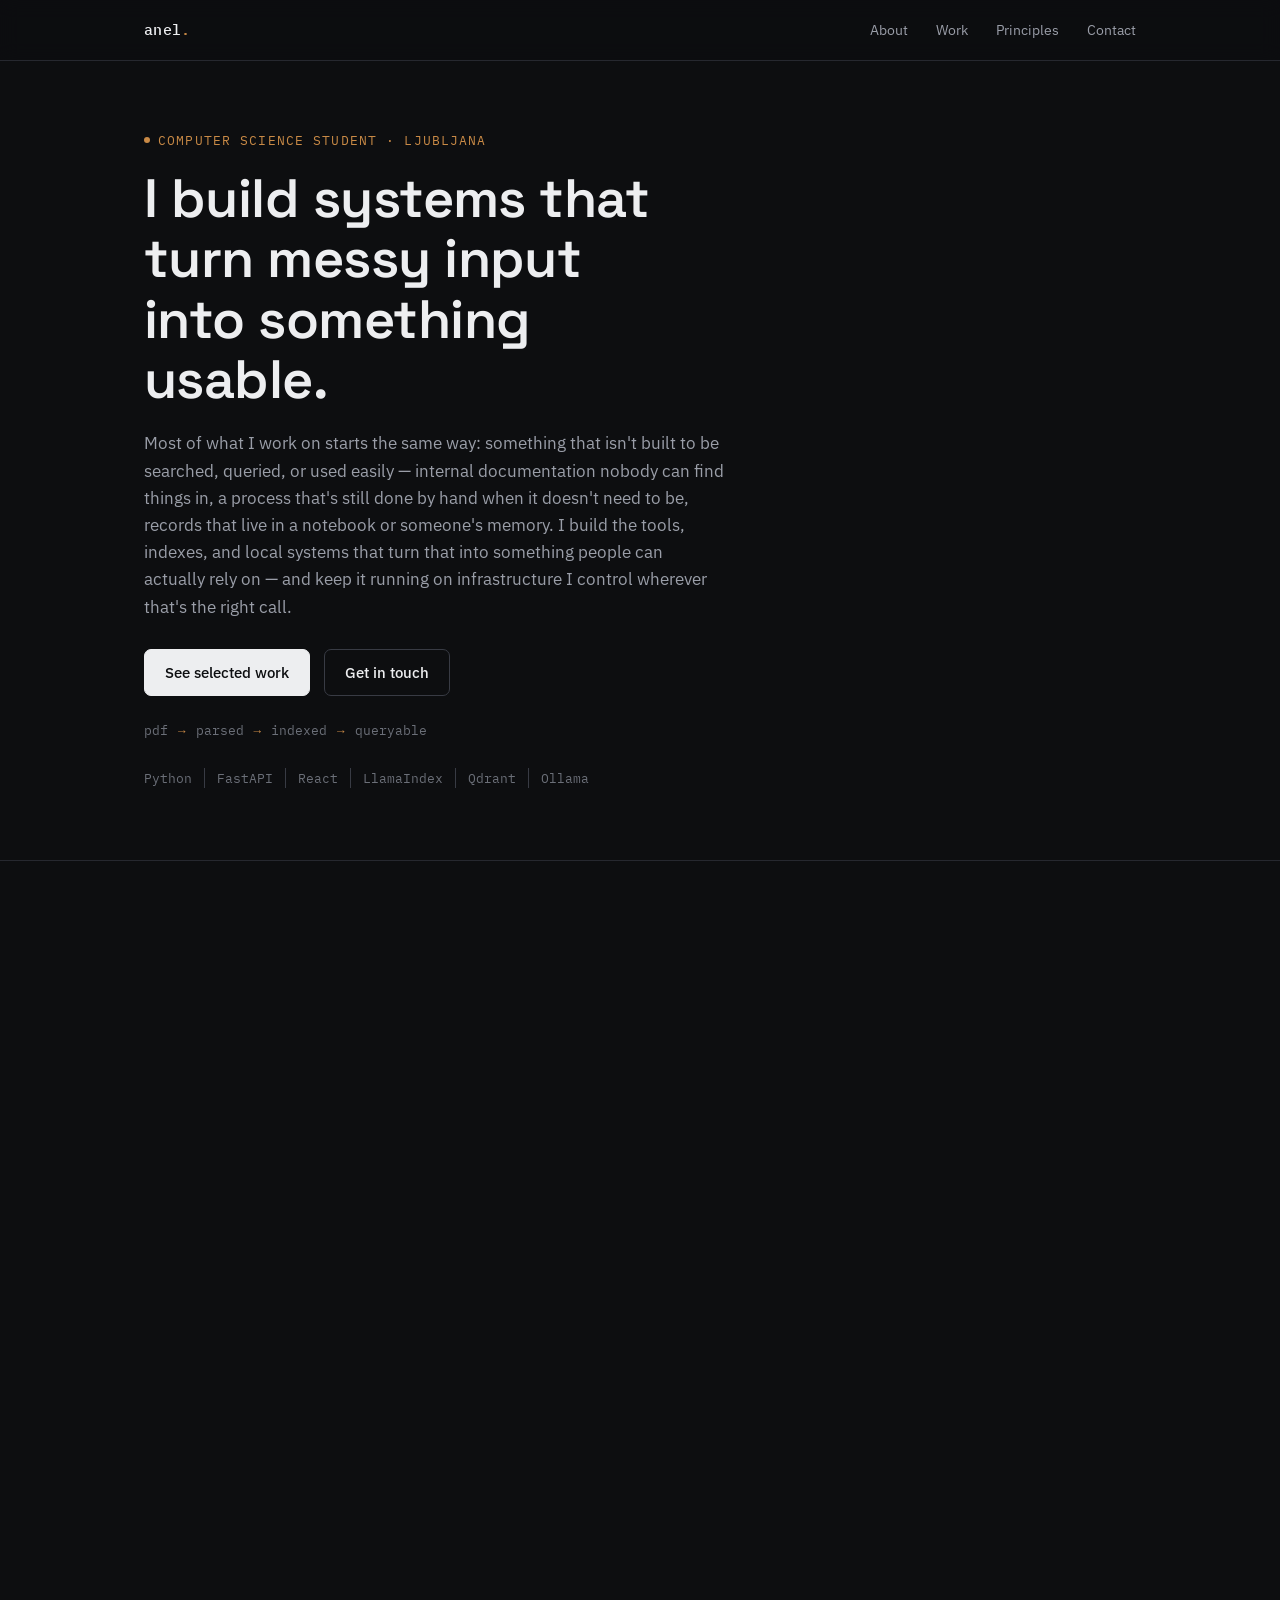
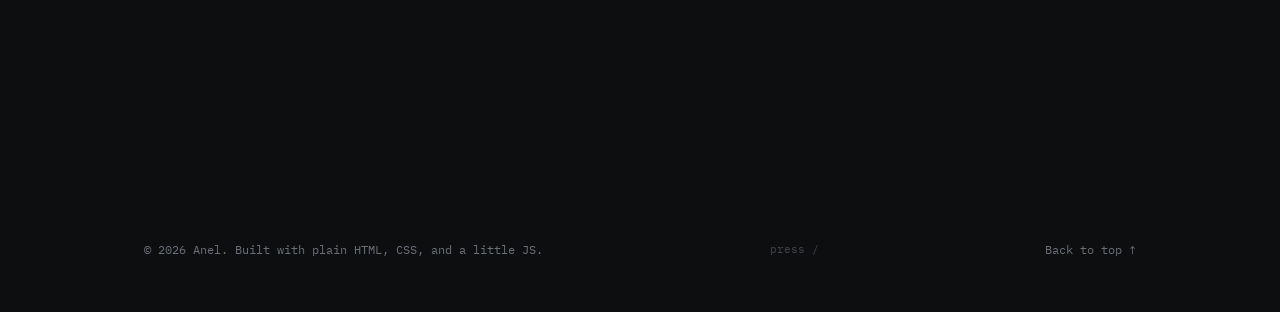
==== commit 9993e243: "Deleted placeholder" ====
--- a/index.html
+++ b/index.html
@@ -17,8 +17,8 @@
 <meta property="og:title" content="Anel — Computer science and Information student, Ljubljana">
 <meta property="og:description" content="I build systems that turn messy input into something usable — local RAG tools, document automation, and quiz platforms.">
 <meta property="og:type" content="website">
-<meta property="og:url" content="https://example.com/">
-<meta property="og:image" content="https://example.com/og-image.png">
+<meta property="og:url" content="https://anels.netlify.app/">
+<meta property="og:image" content="https://anels.netlify.app/og-image.png">
 <meta name="twitter:card" content="summary_large_image">
 
 <link rel="icon" type="image/svg+xml" href="favicon.svg">
@@ -459,7 +459,7 @@
               <a href="https://linkedin.com/in/anel-sakanovic" target="_blank" rel="noopener noreferrer">linkedin.com/in/anel-sakanovic</a>
             </li>
           </ul>
-          <p class="placeholder-note mt-14">Placeholder links — replace with your real email, GitHub, and LinkedIn before publishing.</p>
+          
         </div>
       </div>
     </div>
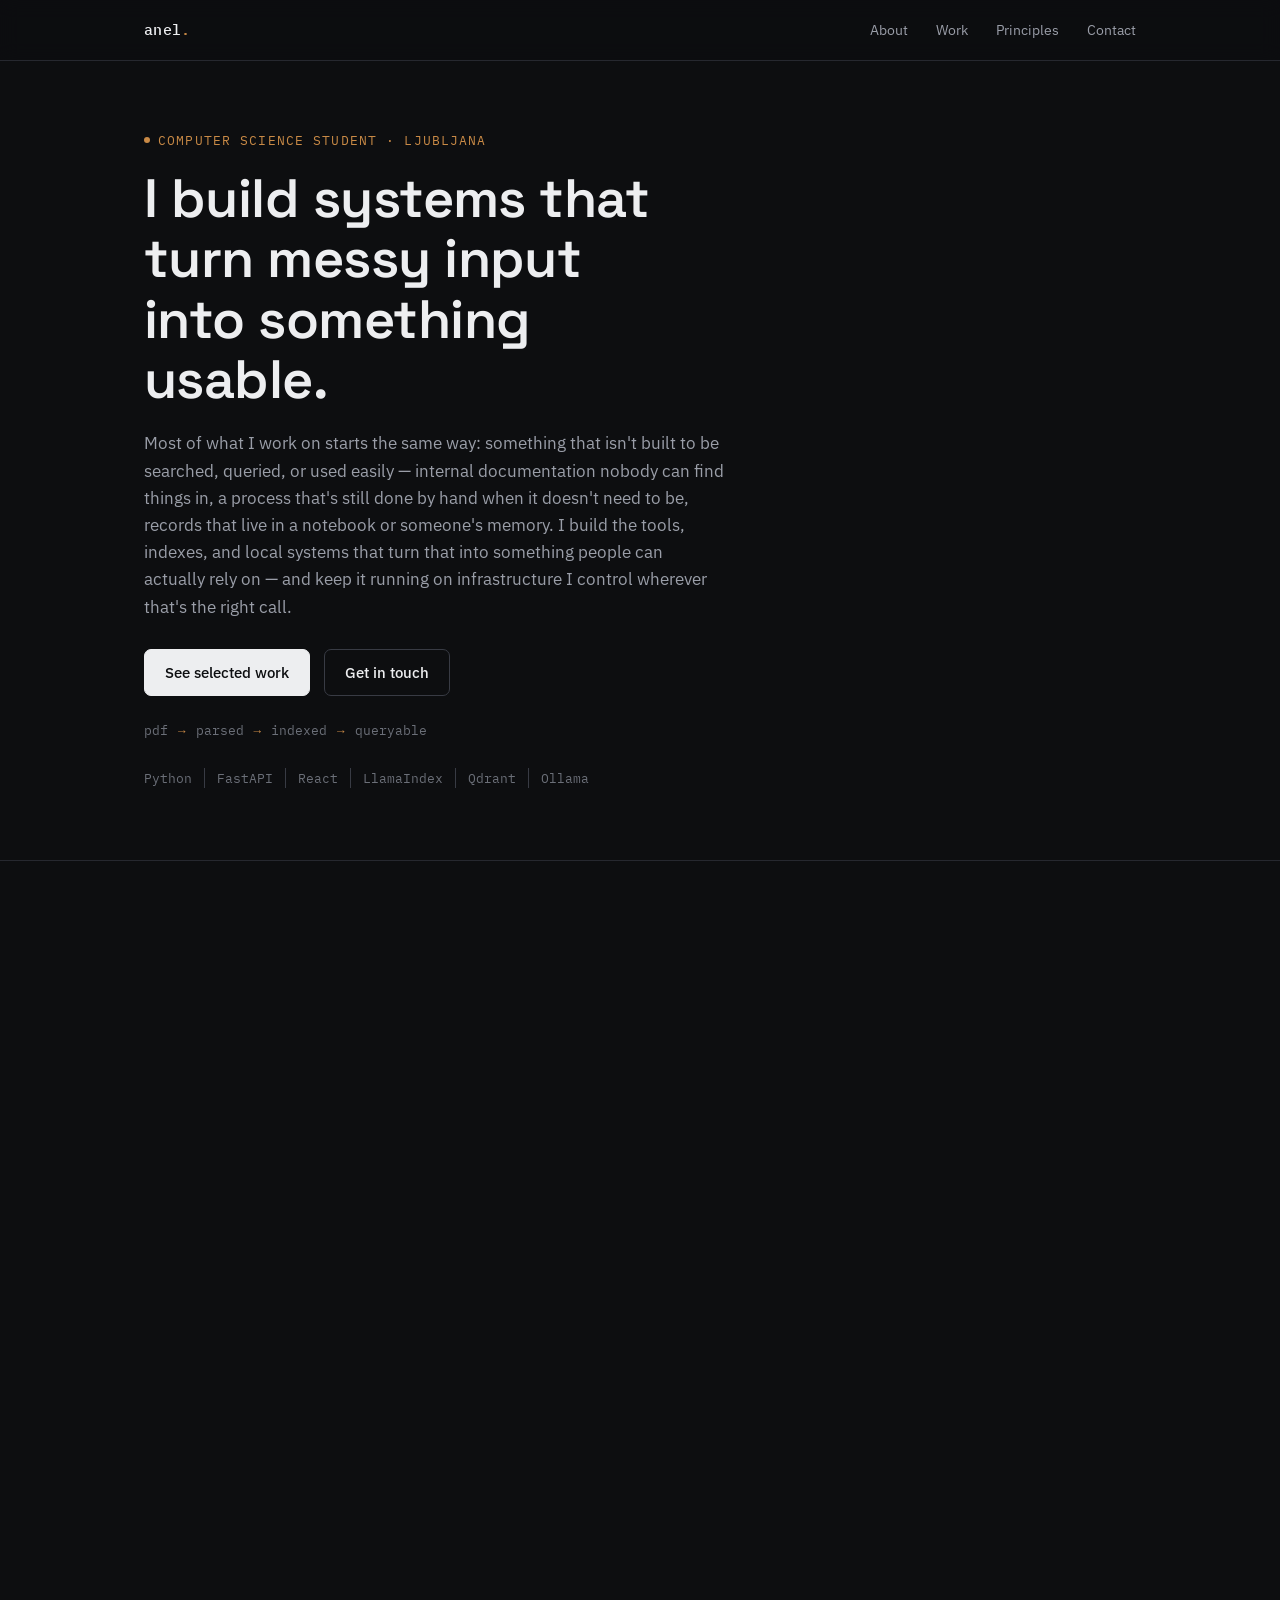
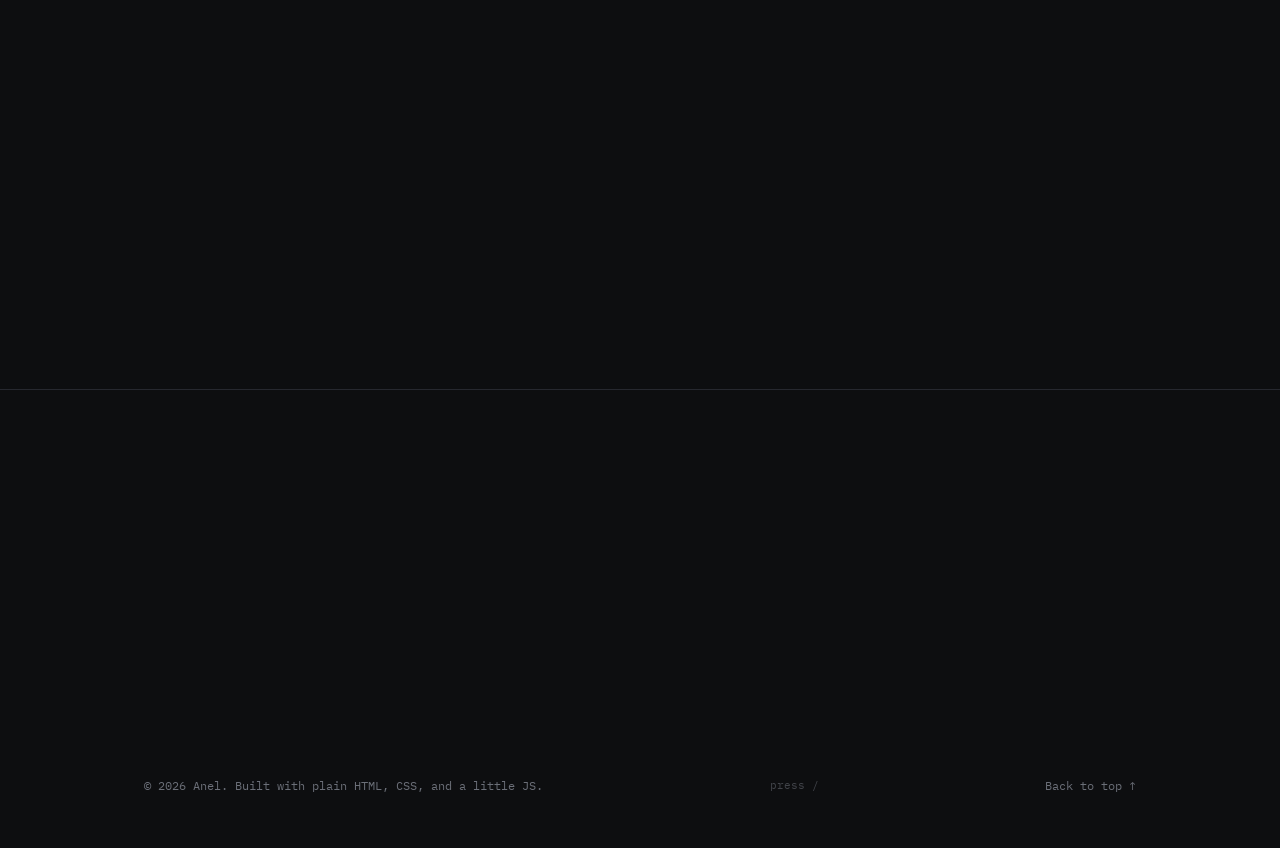
==== commit 95d96682: "Added new project" ====
--- a/index.html
+++ b/index.html
@@ -10,11 +10,11 @@
 <meta http-equiv="Content-Security-Policy" content="default-src 'self'; script-src 'self'; style-src 'self'; img-src 'self' data:; font-src 'self'; connect-src 'self'; object-src 'none'; base-uri 'self'; form-action 'self'; frame-ancestors 'none'; upgrade-insecure-requests">
 <meta name="referrer" content="strict-origin-when-cross-origin">
 
-<title>Anel — Computer science and Information student, Ljubljana</title>
+<title>Anel — Computer and Information science student, Ljubljana</title>
 <meta name="description" content="I build systems that turn messy input — documentation, records, manual processes — into something structured and usable. CS student in Ljubljana working on local-first RAG and automation tools.">
 
 <!-- Open Graph -->
-<meta property="og:title" content="Anel — Computer science and Information student, Ljubljana">
+<meta property="og:title" content="Anel — Computer and Information science student, Ljubljana">
 <meta property="og:description" content="I build systems that turn messy input into something usable — local RAG tools, document automation, and quiz platforms.">
 <meta property="og:type" content="website">
 <meta property="og:url" content="https://anels.netlify.app/">
@@ -239,7 +239,41 @@
             <span class="tag">Streamlit</span>
           </div>
           <div class="project-links">
-            <a href="https://github.com/yourusername/ragbot-qdrant" target="_blank" rel="noopener noreferrer">View source ↗</a>
+            <span class="private">Internal company project · source not public</span>
+          </div>
+        </article>
+
+                <article class="project reveal">
+          <div class="project-head">
+            <span class="project-title">Urnik Optimizer — conflict-free lab schedules for FRI students</span>
+            <span class="project-index">02</span>
+          </div>
+          <div class="flow">student ID → serverless scraper → backtracking search → ranked weeks + groups to request</div>
+          <div class="project-body">
+            <div>
+              <h4>Problem</h4>
+              <p>Every semester, FRI students get a timetable where lab sessions clash with each other or with lectures, or are scattered across the week with long gaps. Finding a better combination by hand means comparing dozens of group options across every subject.</p>
+            </div>
+            <div>
+              <h4>What I built</h4>
+              <p>A web app that loads a student's timetable from the faculty site through a Netlify function, then treats lab selection as a constraint satisfaction problem: a backtracking search tries every combination of lab groups, drops any with overlaps, and ranks the rest by the student's own priorities — free days, gaps, early or late hours. It ends with a concrete list of which groups to keep, swap or join.</p>
+            </div>
+            <div>
+              <h4>Why it matters</h4>
+              <p>It solves a problem every FRI student runs into at the start of a semester. Subject pages are cached so the faculty server isn't hammered, student IDs are never stored, and the solver is covered by tests that run on every push.</p>
+            </div>
+          </div>
+          <div class="project-tags">
+            <span class="tag">JavaScript</span>
+            <span class="tag">Netlify Functions</span>
+            <span class="tag">Web scraping</span>
+            <span class="tag">Backtracking</span>
+            <span class="tag">GitHub Actions</span>
+            <span class="tag">Live</span>
+          </div>
+          <div class="project-links">
+            <a href="https://urnik-optimizer.netlify.app/" target="_blank" rel="noopener noreferrer">View live ↗</a>
+            <a href="https://github.com/iamsakan/urnik-optimizer" target="_blank" rel="noopener noreferrer">View source ↗</a>
           </div>
         </article>
 
@@ -300,7 +334,7 @@
             <span class="tag">Excel automation</span>
           </div>
           <div class="project-links">
-            <a href="https://github.com/yourusername/waters-oa-automation" target="_blank" rel="noopener noreferrer">View source ↗</a>
+            <span class="private">Internal company project · source not public</span>
           </div>
         </article>
 
--- a/styles.css
+++ b/styles.css
@@ -436,6 +436,13 @@
   .project-links a:hover{
     color: var(--accent);
     border-color: var(--accent-border);
+  }
+
+    .project-links .private{
+    font-family: var(--font-mono);
+    font-size: 12.5px;
+    color: var(--text-secondary);
+    opacity: 0.75;
   }
 
   .also-built{
